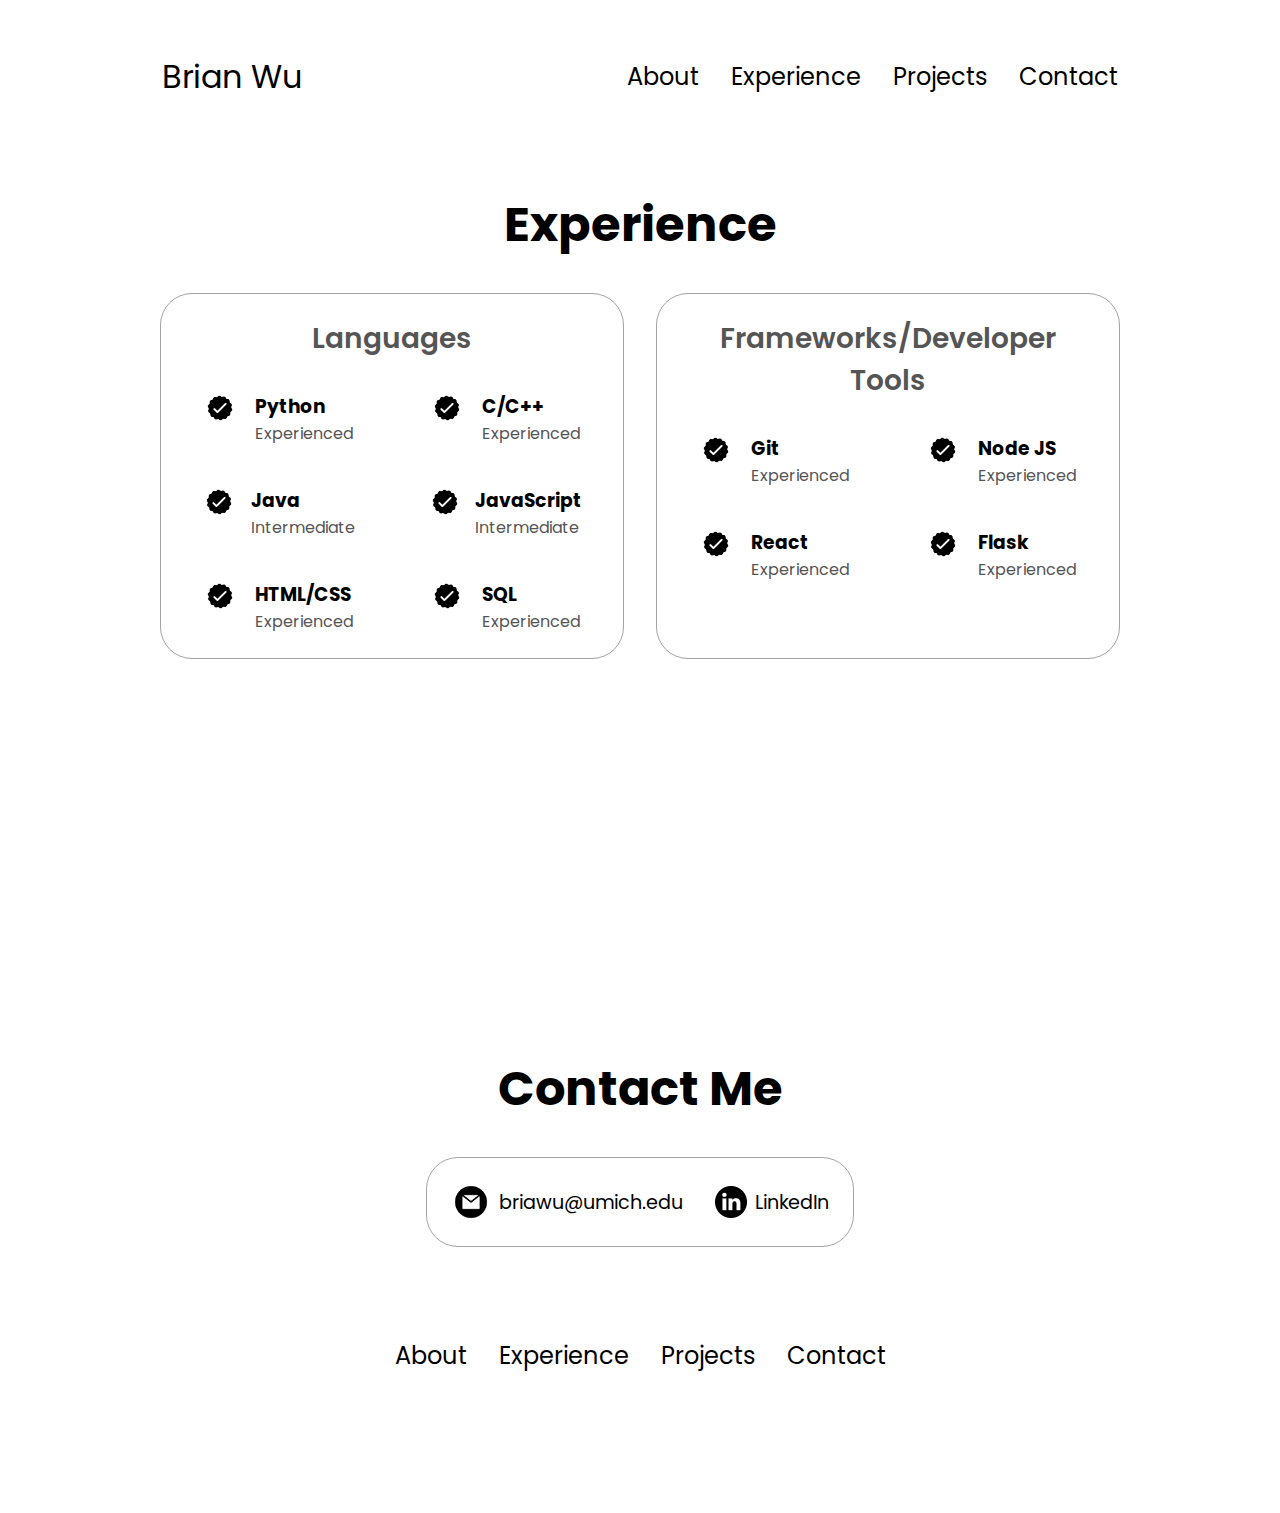
==== experience.html @ 19d535c0 "Add files via upload" ====
<!DOCTYPE html>
<html lang="en">
    <head>
        <meta charset="UTF-8" />
        <meta http-equiv="X-UA-Compatible" content="IE=edge" />
        <meta name="viewport" content="width=device-width, initial-scale=1.0" />
        <title>Experience</title>
        <link rel="stylesheet" href="css/style.css" />
    </head>
    <body>
    <a href="#main" id="skip" aria-label="Skip to Main Content">Skip to Main Content</a>
    <nav id="desktop-nav" aria-label="desktop view nav">
        <div class="logo">Brian Wu</div>
        <div>
            <ul class="nav-links">
            <li><a href="index.html">About</a></li>
            <li><a href="experience.html">Experience</a></li>
            <li><a href="projects.html">Projects</a></li>
            <li><a href="#contact">Contact</a></li>
            </ul>
        </div>
    </nav>
    <nav id="hamburger-nav" aria-label="tablet and mobile view nav">
        <div class="logo">Brian Wu</div>
        <div class="hamburger-menu">
            <div class="hamburger-icon" onclick="clickMenu()">
            <span></span>
            <span></span>
            <span></span>
            </div>
            <ul class="hamburger-links">
            <li><a href="index.html" onclick="clickMenu()">About</a></li>
            <li><a href="experience.html" onclick="clickMenu()">Experience</a></li>
            <li><a href="projects.html" onclick="clickMenu()">Projects</a></li>
            <li><a href="#contact" onclick="clickMenu()">Contact</a></li>
            </ul>
        </div>
    </nav>
    <main id="main">
    <section id="experience">
        <h1 class="title">Experience</h1>
        <div class="experience-details-container">
            <div class="about-containers">
            <div class="details-container">
                <h2 class="experience-sub-title">Languages</h2>
                <div class="article-container">
                <article>
                    <img
                    src="./images/checkmark.png"
                    alt="Experience icon"
                    class="icon"
                    />
                    <div>
                    <h3>Python</h3>
                    <p>Experienced</p>
                    </div>
                </article>
                <article>
                    <img
                    src="./images/checkmark.png"
                    alt="Experience icon"
                    class="icon"
                    />
                    <div>
                    <h3>C/C++</h3>
                    <p>Experienced</p>
                    </div>
                </article>
                <article>
                    <img
                    src="./images/checkmark.png"
                    alt="Experience icon"
                    class="icon"
                    />
                    <div>
                    <h3>Java</h3>
                    <p>Intermediate</p>
                    </div>
                </article>
                <article>
                    <img
                    src="./images/checkmark.png"
                    alt="Experience icon"
                    class="icon"
                    />
                    <div>
                    <h3>JavaScript</h3>
                    <p>Intermediate</p>
                    </div>
                </article>
                <article>
                    <img
                    src="./images/checkmark.png"
                    alt="Experience icon"
                    class="icon"
                    />
                    <div>
                    <h3>HTML/CSS</h3>
                    <p>Experienced</p>
                    </div>
                </article>
                <article>
                    <img
                    src="./images/checkmark.png"
                    alt="Experience icon"
                    class="icon"
                    />
                    <div>
                    <h3>SQL</h3>
                    <p>Experienced</p>
                    </div>
                </article>
                </div>
            </div>
            <div class="details-container">
                <h2 class="experience-sub-title">Frameworks/Developer Tools</h2>
                <div class="article-container">
                <article>
                    <img
                    src="./images/checkmark.png"
                    alt="Experience icon"
                    class="icon"
                    />
                    <div>
                    <h3>Git</h3>
                    <p>Experienced</p>
                    </div>
                </article>
                <article>
                    <img
                    src="./images/checkmark.png"
                    alt="Experience icon"
                    class="icon"
                    />
                    <div>
                    <h3>Node JS</h3>
                    <p>Experienced</p>
                    </div>
                </article>
                <article>
                    <img
                    src="./images/checkmark.png"
                    alt="Experience icon"
                    class="icon"
                    />
                    <div>
                    <h3>React</h3>
                    <p>Experienced</p>
                    </div>
                </article>
                <article>
                    <img
                    src="./images/checkmark.png"
                    alt="Experience icon"
                    class="icon"
                    />
                    <div>
                    <h3>Flask</h3>
                    <p>Experienced</p>
                    </div>
                </article>
                </div>
            </div>
            </div>
        </div>
    </section>
    <section id="contact">
        <h1 class="title">Contact Me</h1>
        <div class="contact-info-upper-container">
            <div class="contact-info-container">
            <img
                src="./images/email.png"
                alt="Email icon"
                class="icon contact-icon email-icon"
            />
            <p><a href="mailto:briawu@umich.edu">briawu@umich.edu</a></p>
            </div>
            <div class="contact-info-container">
            <img
                src="./images/linkedin.png"
                alt="LinkedIn icon"
                class="icon contact-icon"
            />
            <p><a href="https://www.linkedin.com/in/briawu">LinkedIn</a></p>
            </div>
        </div>
    </section>
    </main>
        <footer>
        <nav>
            <div class="nav-links-container">
            <ul class="nav-links">
                <li><a href="index.html">About</a></li>
                <li><a href="experience.html">Experience</a></li>
                <li><a href="projects.html">Projects</a></li>
                <li><a href="#contact">Contact</a></li>
            </ul>
            </div>
        </nav>
    </footer>
    <script src="js/script2.js"></script>
    </body>

</html>
---- css/style.css ----
@import url("https://fonts.googleapis.com/css2?family=Poppins:wght@300;400;500;600&display=swap");

* {
    margin: 0;
    padding: 0;
}

body {
    font-family: "Poppins", sans-serif;
}

html {
    scroll-behavior: smooth;
}

p {
    color: rgb(85, 85, 85);
}

a, .btn {
    transition: all 300ms ease;
}

#skip {
    position: absolute;
    left: -500px;
}

#skip:focus {
    left: 0px;
    background-color: #ffcc00;
    z-index: 9999;
}

nav,
.nav-links {
    display: flex;
}

nav {
    justify-content: space-around;
    align-items: center;
    height: 17vh;
}

.nav-links {
    gap: 2rem;
    list-style: none;
    font-size: 1.5rem;
}

a {
    color: black;
    text-decoration: none;
    text-decoration-color: white;
}

a:hover {
    color: grey;
    text-decoration: underline;
    text-underline-offset: 1rem;
    text-decoration-color: rgb(181, 181, 181);
}

.logo {
    font-size: 2rem;
}

.logo:hover {
    cursor: default;
}

#hamburger-nav {
    display: none;
}

.hamburger-menu {
    position: relative;
    display: inline-block;
}

.hamburger-icon {
    display: flex;
    flex-direction: column;
    justify-content: space-between;
    height: 24px;
    width: 30px;
    cursor: pointer;
}

.hamburger-icon span {
    width: 100%;
    height: 2px;
    background-color: black;
    transition: all 0.3 ease-in-out;
}

.hamburger-links {
    position: absolute;
    top: 100%;
    right: 0;
    background-color: white;
    width: fit-content;
    max-height: 0;
    overflow: hidden;
    transition: all 0.3 ease-in-out;
    z-index: 1000;
}

.hamburger-links a {
    display: block;
    padding: 10px;
    text-align: center;
    font-size: 1.5rem;
    color: black;
    text-decoration: none;
    transition: all 0.3 ease-in-out;
}

.hamburger-links li {
    list-style: none;
}

.hamburger-links.open {
    max-height: 300px;
    z-index: 1000;
}

.hamburger-icon.open span:first-child {
    transform: rotate(45deg) translate(10px, 5px);
}

.hamburger-icon.open span:nth-child(2) {
    opacity: 0;
}

.hamburger-icon.open span:last-child {
    transform: rotate(-45deg) translate(10px, -5px);
}

.hamburger-icon span:first-child {
    transform: none;
}

.hamburger-icon span:first-child {
    opacity: 1;
}

.hamburger-icon span:first-child {
    transform: none;
}

section {
    padding-top: 4vh;
    height: 96vh;
    margin: 0 10rem;
    box-sizing: border-box;
    min-height: fit-content;
}

.section-container {
    display: flex;
}

#profile {
    display: flex;
    justify-content: center;
    gap: 5rem;
    height: 80vh;
}

.pic-container {
    display: flex;
    height: 400px;
    width: 400px;
    margin: auto 0;
}

.section-text {
    align-self: center;
    text-align: center;
}

.section-text p {
    font-weight: 600;
}

.section-text-p2 {
    font-size: 1.75rem;
    margin-bottom: 1rem;
}

.title {
    font-size: 3rem;
    text-align: center;
}

#socials-container {
    display: flex;
    justify-content: center;
    margin-top: 1rem;
    gap: 1rem;
}

.icon {
    cursor: pointer;
    height: 2rem;
}

.btn-container {
    display: flex;
    justify-content: center;
    gap: 1rem;
}

.btn {
    font-weight: 600;
    transition: all 300ms ease;
    padding: 1rem;
    width: 8rem;
    border-radius: 2rem;
}

.btn-color-1,
.btn-color-2 {
    border: rgb(53, 53, 53) 0.1rem solid;
}

.btn-color-1:hover,
.btn-color-2:hover {
    cursor: pointer;
}

.btn-color-1,
.btn-color-2:hover {
    background: rgb(53, 53, 53);
    color: white;
}

.btn-color-1:hover {
    background: rgb(0, 0, 0);
}

.btn-color-2 {
    background: none;
}

.btn-color-2:hover {
    border: rgb(255, 255, 255) 0.1rem solid;
}

.btn-container {
    gap: 1rem;
}

#about {
    position: relative;
}

.about-containers {
    gap: 2rem;
    margin-bottom: 2rem;
    margin-top: 2rem;
}

.about-details-container {
    justify-content: center;
    flex-direction: column;
}

.about-containers,
.about-details-container {
    display: flex;
}

.about-pic {
    border-radius: 2rem;
}

.details-container {
    padding: 1.5rem;
    flex: 1;
    background: white;
    border-radius: 2rem;
    border: rgb(53, 53, 53) 0.1rem solid;
    border-color: rgb(163, 163, 163);
    text-align: center;
}

.section-container {
    gap: 4rem;
    height: 80%;
}

.pic-container {
    height: 400px;
    width: 400px;
    margin: auto 0;
}

#experience {
    position: relative;
}

.experience-sub-title {
    color: rgb(85, 85, 85);
    font-weight: 600;
    font-size: 1.75rem;
    margin-bottom: 2rem;
}

.experience-details-container {
    display: flex;
    justify-content: center;
    flex-direction: column;
}

.article-container {
    display: flex;
    text-align: initial;
    flex-wrap: wrap;
    flex-direction: row;
    gap: 2.5rem;
    justify-content: space-around;
}

article {
    display: flex;
    width: 10rem;
    justify-content: space-around;
    gap: 0.5rem;
}

article .icon {
    cursor: default;
}

#projects {
    position: relative;
}

.color-container {
    border-color: rgb(163, 163, 163);
    background: rgb(250, 250, 250);
}

.project-img {
    border-radius: 2rem;
    width: 90%;
    height: 90%;
}

.project-title {
    margin: 1rem;
    color: black;
}

.project-btn {
    color: black;
    border-color: rgb(163, 163, 163);
}

#contact {
    display: flex;
    justify-content: center;
    flex-direction: column;
    height: 70vh;
}

.contact-info-upper-container {
    display: flex;
    justify-content: center;
    border-radius: 2rem;
    border: rgb(53, 53, 53) 0.1rem solid;
    border-color: rgb(163, 163, 163);
    background: (250, 250, 250);
    margin: 2rem auto;
    padding: 0.5rem;
}

.contact-info-container {
    display: flex;
    align-items: center;
    justify-content: center;
    gap: 0.5rem;
    margin: 1rem;
}

.contact-info-container p {
    font-size: larger;
}

.contact-icon {
    cursor: default;
}

.email-icon {
    height: 2.5rem;
}

footer {
    height: 26vh;
    margin: 0 1rem;
}

footer p {
    text-align: center;
}

@media screen and (min-width: 0px) and (max-width: 600px){
    #profile {
        height: 83vh;
        margin-bottom: 6rem;
    }
    
    .about-containers {
        flex-wrap: wrap;
    }
    
    #contact, #projects {
        height: fit-content;
    }
    
    #desktop-nav {
        display: none;
    }

    #hamburger-nav {
        display: flex;
    }
    
    #experience, .experience-details-container {
        margin-top: 2rem;
    }
    
    #profile, .section-container {
        display: block;
    }
    
    section, .section-container {
        height: fit-content;
    }
    
    section {
        margin: 0 5%;
    }
    
    .pic-container {
        width: 275px;
        height: 275px;
        margin: 0 auto 2rem;
    }
    
    .about-containers {
        margin-top: 0;
    }
    
    #contact, footer {
        height: 40vh;
    }
    
    #profile {
        height: 83vh;
        margin-bottom: 0;
    }
    
    article {
        font-size: 1rem;
    }
    
    footer nav {
        height: fit-content;
        margin-bottom: 2rem;
    }
    
    .about-containers, .contact-info-upper-container, .btn-container {
        flex-wrap: wrap;
    }
    
    .contact-info-container {
        margin: 0;
    }
    
    .contact-info-container p, .nav-links li a {
        font-size: 1rem;
    }
    
    .experience-sub-title {
        font-size: 1.25rem;
    }
    
    .logo {
        font-size: 1.5rem;
    }
    
    .nav-links {
        flex-direction: column;
        gap: 0.5rem;
        text-align: center;
    }
    
    .pic-container {
        width: auto;
        height: 46vw;
        justify-content: center;
    }
    
    .section-text-p2 {
        font-size: 1.25rem;
    }
    
    .title {
        font-size: 2rem;
    }
    
    .text-container {
        text-align: justify;
    }
}



@media screen and (min-width: 600px) and (max-width: 1200px) {
    #profile {
        height: 83vh;
        margin-bottom: 6rem;
    }

    .about-containers {
        flex-wrap: wrap;
    }

    #contact, #projects {
        height: fit-content;
    }

    #desktop-nav {
        display: none;
    }

    #hamburger-nav {
        display: flex;
    }

    #experience, .experience-details-container {
        margin-top: 2rem;
    }

    #profile, .section-container {
        display: block;
    }

    section, .section-container {
        height: fit-content;
    }

    section {
        margin: 0 5%;
    }

    .pic-container {
        width: 275px;
        height: 275px;
        margin: 0 auto 2rem;
    }

    .about-containers {
        margin-top: 0;
    }
}

@media screen and (min-width: 1200px) {
    #profile {
        height: 83vh;
        margin-bottom: 6rem;
    }

    .about-containers {
        flex-wrap: wrap;
    }

    #contact, #projects {
        height: fit-content;
    }
}
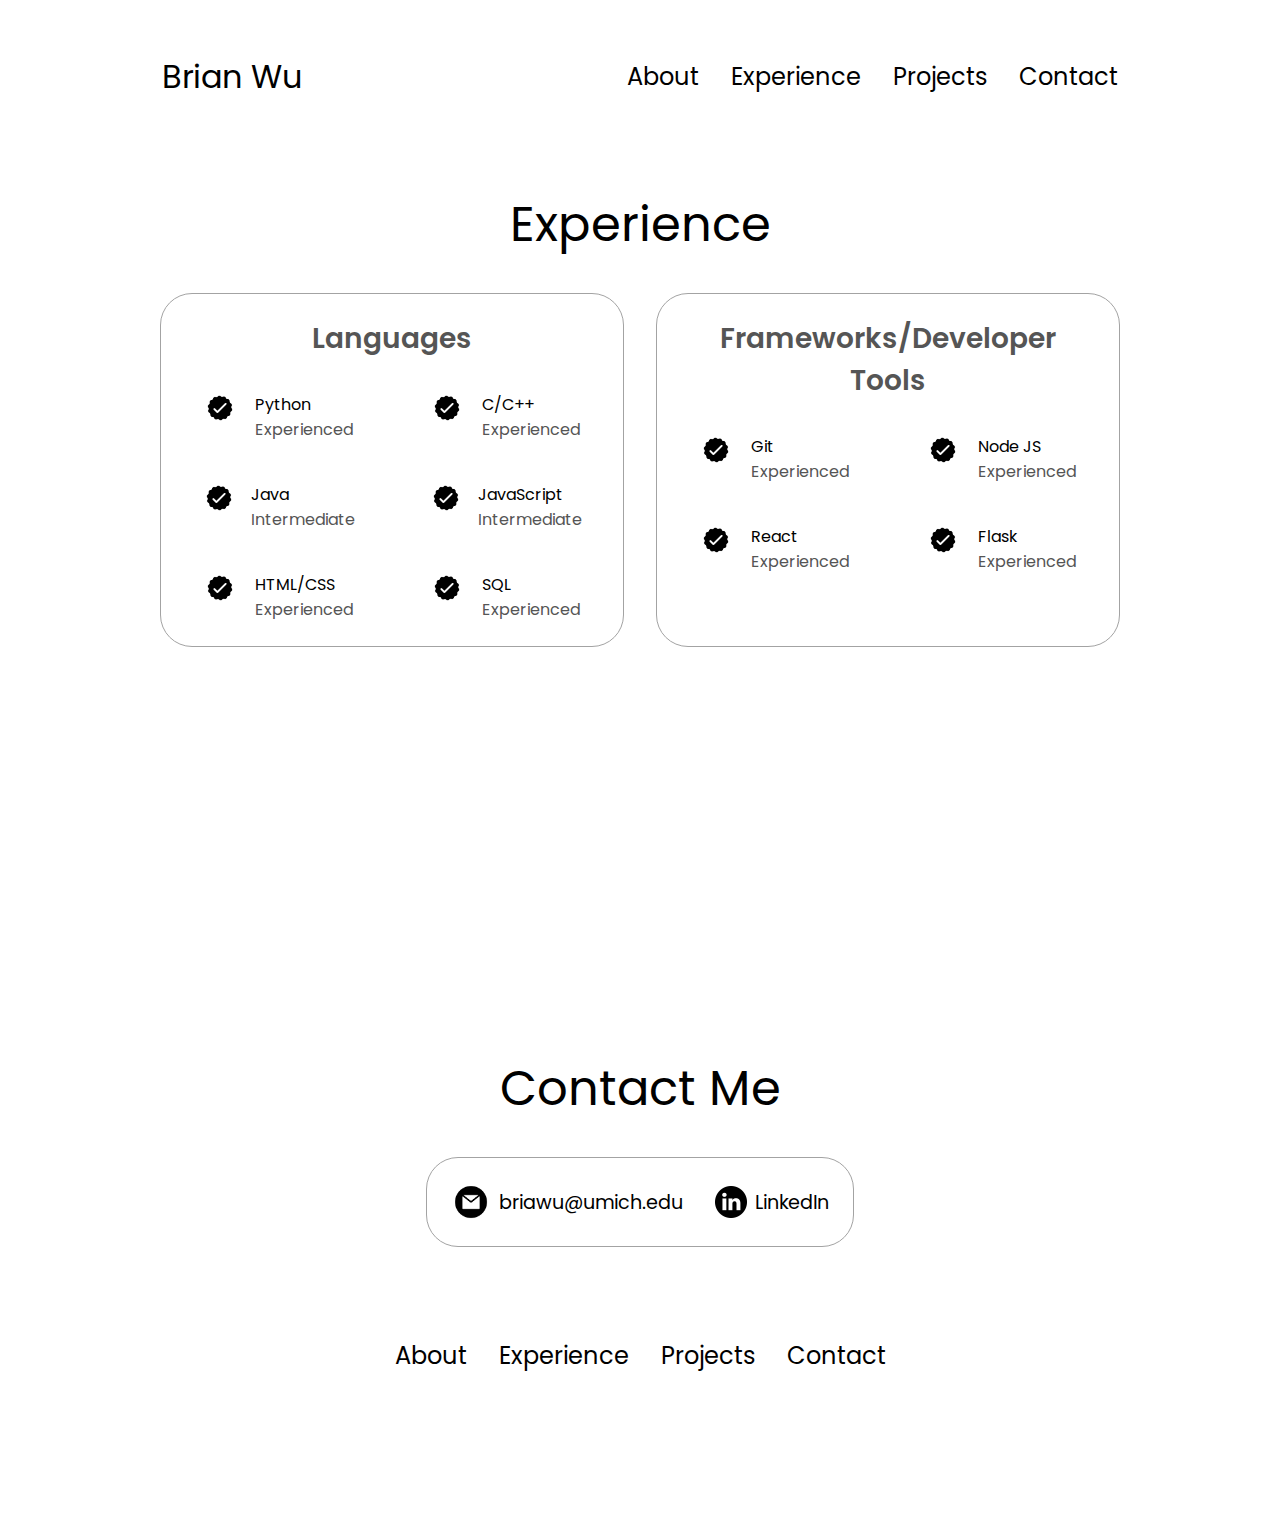
==== commit 996c9517: "Update experience.html" ====
--- a/experience.html
+++ b/experience.html
@@ -5,6 +5,7 @@
         <meta http-equiv="X-UA-Compatible" content="IE=edge" />
         <meta name="viewport" content="width=device-width, initial-scale=1.0" />
         <title>Experience</title>
+        <link rel="stylesheet" href="css/reset.css" />
         <link rel="stylesheet" href="css/style.css" />
     </head>
     <body>
@@ -201,4 +202,4 @@
     <script src="js/script2.js"></script>
     </body>
 
-</html>+</html>
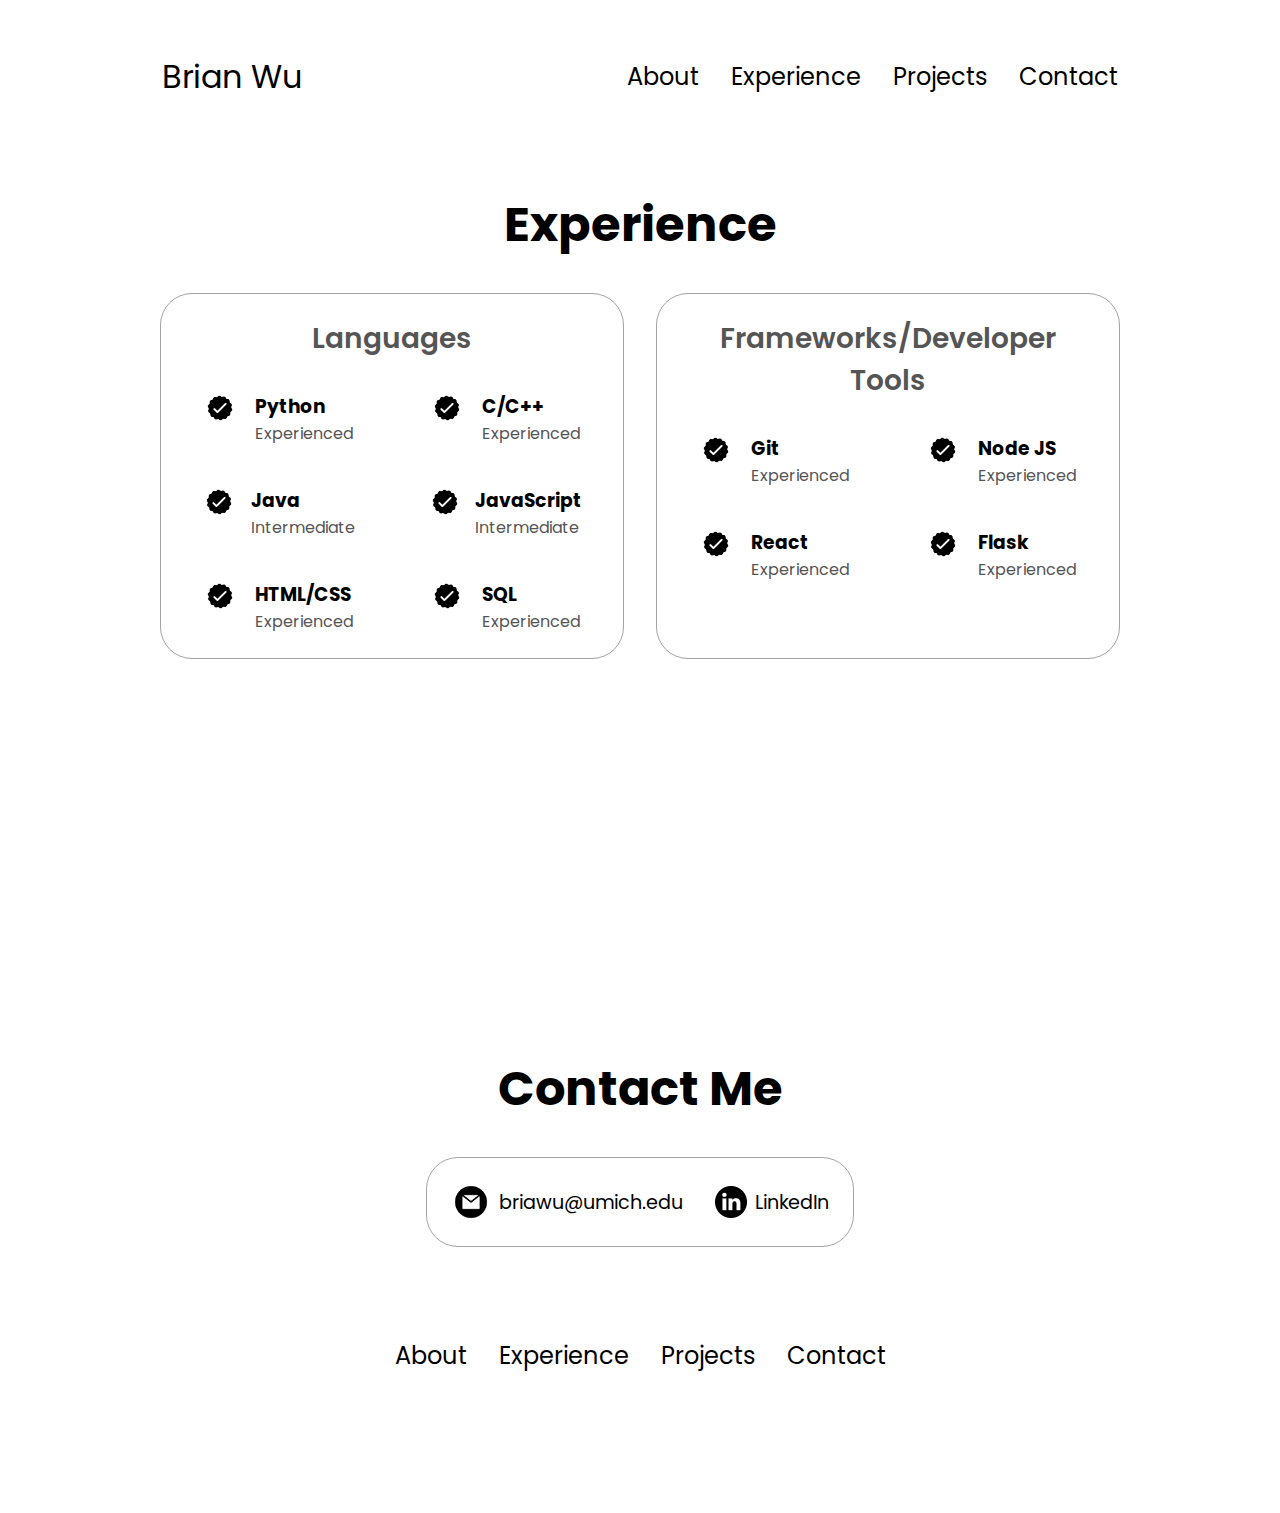
==== commit 8394623a: "Update experience.html" ====
--- a/experience.html
+++ b/experience.html
@@ -5,7 +5,6 @@
         <meta http-equiv="X-UA-Compatible" content="IE=edge" />
         <meta name="viewport" content="width=device-width, initial-scale=1.0" />
         <title>Experience</title>
-        <link rel="stylesheet" href="css/reset.css" />
         <link rel="stylesheet" href="css/style.css" />
     </head>
     <body>
